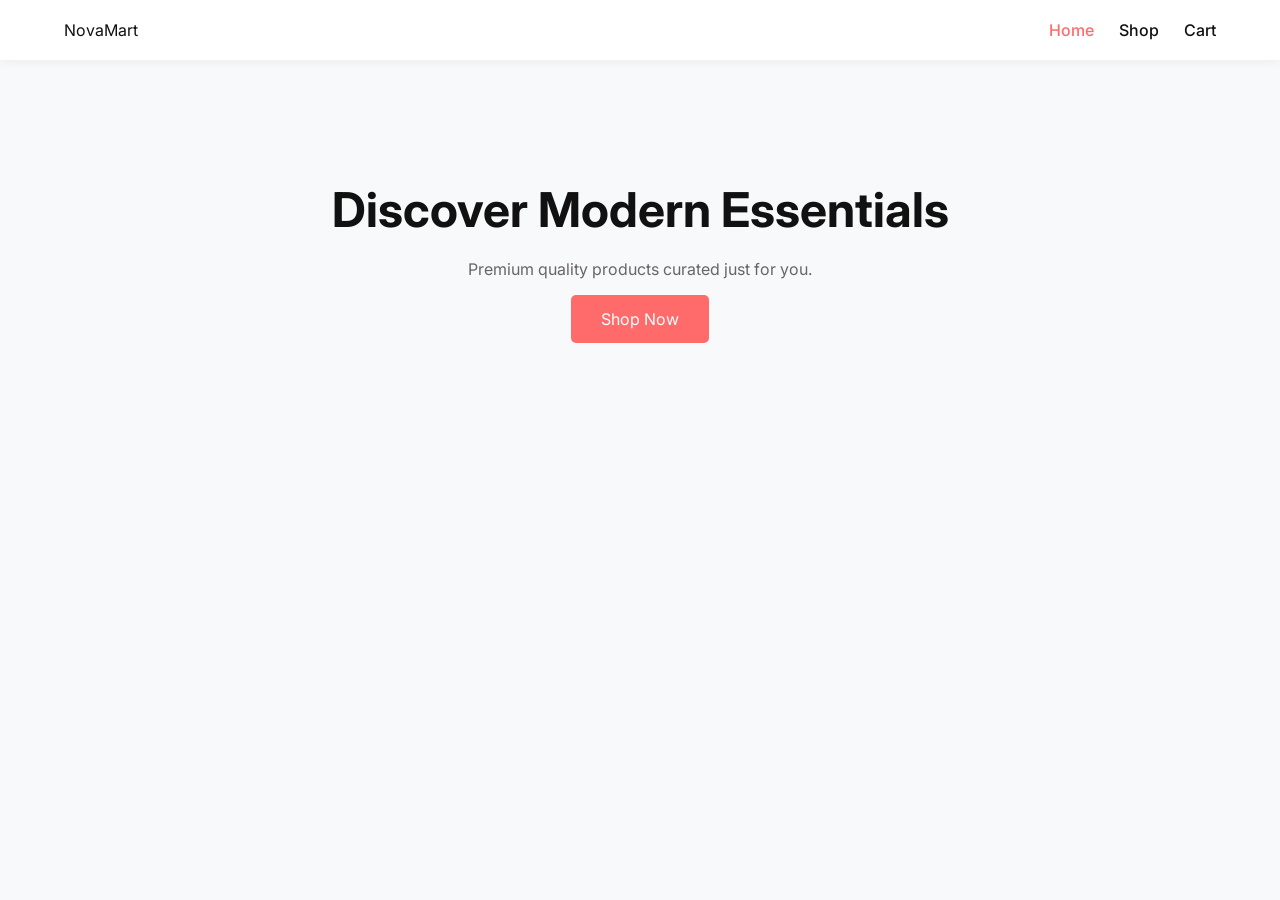
==== index.html @ 89088159 "Initial e-commerce project setup with base layout, navbar, hero section and CSS variables" ====
<!DOCTYPE html>
<html lang="en">
<head>
    <meta charset="UTF-8">
    <title>NovaMart | Modern Shopping</title>
    <meta name="viewport" content="width=device-width, initial-scale=1.0">

    <!-- Google Font -->
    <link href="https://fonts.googleapis.com/css2?family=Inter:wght@300;400;500;600&display=swap" rel="stylesheet">

    <!-- CSS -->
    <link rel="stylesheet" href="css/style.css">
</head>
<body>

<header class="header">
    <div class="container nav-container">
        <div class="logo">NovaMart</div>
        <nav>
            <ul class="nav-links">
                <li><a href="index.html" class="active">Home</a></li>
                <li><a href="shop.html">Shop</a></li>
                <li><a href="cart.html">Cart</a></li>
            </ul>
        </nav>
    </div>
</header>

<section class="hero">
    <div class="container">
        <h1>Discover Modern Essentials</h1>
        <p>Premium quality products curated just for you.</p>
        <a href="shop.html" class="btn">Shop Now</a>
    </div>
</section>

<script src="js/script.js"></script>
</body>
</html>
---- css/style.css ----
:root {
    --primary: #111;
    --accent: #ff6b6b;
    --bg: #f8f9fa;
    --white: #ffffff;
    --font: 'Inter', sans-serif;
}

* {
    margin: 0;
    padding: 0;
    box-sizing: border-box;
}

body {
    font-family: var(--font);
    background: var(--bg);
    color: var(--primary);
}

.container {
    width: 90%;
    max-width: 1200px;
    margin: auto;
}

.header {
    background: var(--white);
    padding: 20px 0;
    box-shadow: 0 2px 10px rgba(0,0,0,0.05);
}

.nav-container {
    display: flex;
    justify-content: space-between;
    align-items: center;
}

.nav-links {
    display: flex;
    gap: 25px;
    list-style: none;
}

.nav-links a {
    text-decoration: none;
    color: var(--primary);
    font-weight: 500;
}

.nav-links .active,
.nav-links a:hover {
    color: var(--accent);
}

.hero {
    padding: 120px 0;
    text-align: center;
}

.hero h1 {
    font-size: 48px;
    margin-bottom: 20px;
}

.hero p {
    margin-bottom: 30px;
    color: #666;
}

.btn {
    padding: 14px 30px;
    background: var(--accent);
    color: var(--white);
    text-decoration: none;
    border-radius: 5px;
    transition: 0.3s;
}

.btn:hover {
    opacity: 0.9;
}
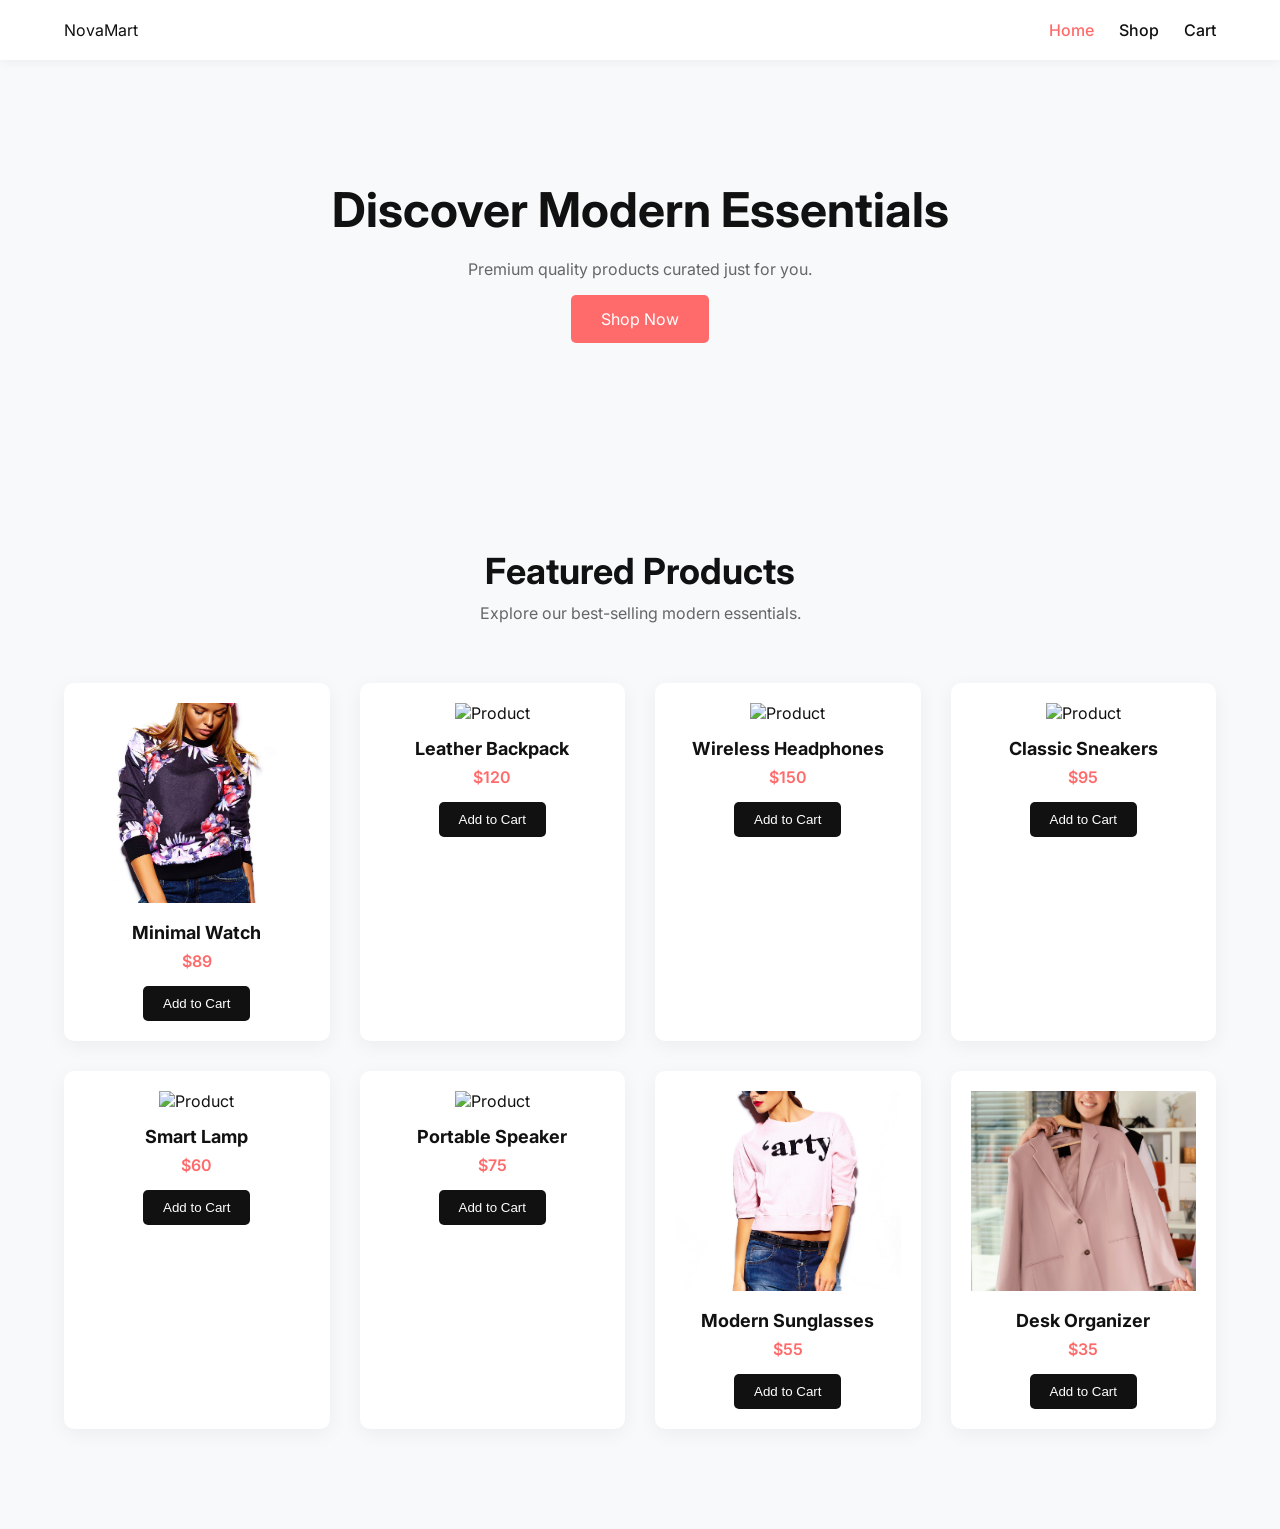
==== commit c4f7aa3e: "Added featured product grid layout with responsive card design" ====
--- a/index.html
+++ b/index.html
@@ -34,6 +34,76 @@
     </div>
 </section>
 
+<!-- Featured Products -->
+<section class="products">
+    <div class="container">
+        <div class="section-header">
+            <h2>Featured Products</h2>
+            <p>Explore our best-selling modern essentials.</p>
+        </div>
+
+        <div class="product-grid">
+
+            <div class="product-card">
+                <img src="images/product1.jpg" alt="Product">
+                <h3>Minimal Watch</h3>
+                <p class="price">$89</p>
+                <button class="add-to-cart">Add to Cart</button>
+            </div>
+
+            <div class="product-card">
+                <img src="images/product2.jpg" alt="Product">
+                <h3>Leather Backpack</h3>
+                <p class="price">$120</p>
+                <button class="add-to-cart">Add to Cart</button>
+            </div>
+
+            <div class="product-card">
+                <img src="images/product3.jpg" alt="Product">
+                <h3>Wireless Headphones</h3>
+                <p class="price">$150</p>
+                <button class="add-to-cart">Add to Cart</button>
+            </div>
+
+            <div class="product-card">
+                <img src="images/product4.jpg" alt="Product">
+                <h3>Classic Sneakers</h3>
+                <p class="price">$95</p>
+                <button class="add-to-cart">Add to Cart</button>
+            </div>
+
+            <div class="product-card">
+                <img src="images/product5.jpg" alt="Product">
+                <h3>Smart Lamp</h3>
+                <p class="price">$60</p>
+                <button class="add-to-cart">Add to Cart</button>
+            </div>
+
+            <div class="product-card">
+                <img src="images/product6.jpg" alt="Product">
+                <h3>Portable Speaker</h3>
+                <p class="price">$75</p>
+                <button class="add-to-cart">Add to Cart</button>
+            </div>
+
+            <div class="product-card">
+                <img src="images/product7.jpg" alt="Product">
+                <h3>Modern Sunglasses</h3>
+                <p class="price">$55</p>
+                <button class="add-to-cart">Add to Cart</button>
+            </div>
+
+            <div class="product-card">
+                <img src="images/product8.jpg" alt="Product">
+                <h3>Desk Organizer</h3>
+                <p class="price">$35</p>
+                <button class="add-to-cart">Add to Cart</button>
+            </div>
+
+        </div>
+    </div>
+</section>
+
 <script src="js/script.js"></script>
 </body>
 </html>
--- a/css/style.css
+++ b/css/style.css
@@ -79,4 +79,92 @@
 
 .btn:hover {
     opacity: 0.9;
+}
+
+
+/* ===========================
+   PRODUCTS SECTION
+=========================== */
+
+.products {
+    padding: 100px 0;
+}
+
+.section-header {
+    text-align: center;
+    margin-bottom: 60px;
+}
+
+.section-header h2 {
+    font-size: 36px;
+    margin-bottom: 10px;
+}
+
+.section-header p {
+    color: #666;
+}
+
+.product-grid {
+    display: grid;
+    grid-template-columns: repeat(4, 1fr);
+    gap: 30px;
+}
+
+.product-card {
+    background: var(--white);
+    padding: 20px;
+    text-align: center;
+    border-radius: 10px;
+    transition: 0.3s ease;
+    box-shadow: 0 5px 20px rgba(0,0,0,0.05);
+}
+
+.product-card img {
+    width: 100%;
+    height: 200px;
+    object-fit: cover;
+    margin-bottom: 15px;
+}
+
+.product-card h3 {
+    font-size: 18px;
+    margin-bottom: 8px;
+}
+
+.product-card .price {
+    font-weight: 600;
+    color: var(--accent);
+    margin-bottom: 15px;
+}
+
+.product-card button {
+    padding: 10px 20px;
+    background: var(--primary);
+    color: var(--white);
+    border: none;
+    border-radius: 5px;
+    cursor: pointer;
+    transition: 0.3s;
+}
+
+.product-card button:hover {
+    background: var(--accent);
+}
+
+.product-card:hover {
+    transform: translateY(-8px);
+    box-shadow: 0 15px 35px rgba(0,0,0,0.1);
+}
+
+
+@media (max-width: 1200px) {
+    .product-grid {
+        grid-template-columns: repeat(2, 1fr);
+    }
+}
+
+@media (max-width: 600px) {
+    .product-grid {
+        grid-template-columns: 1fr;
+    }
 }
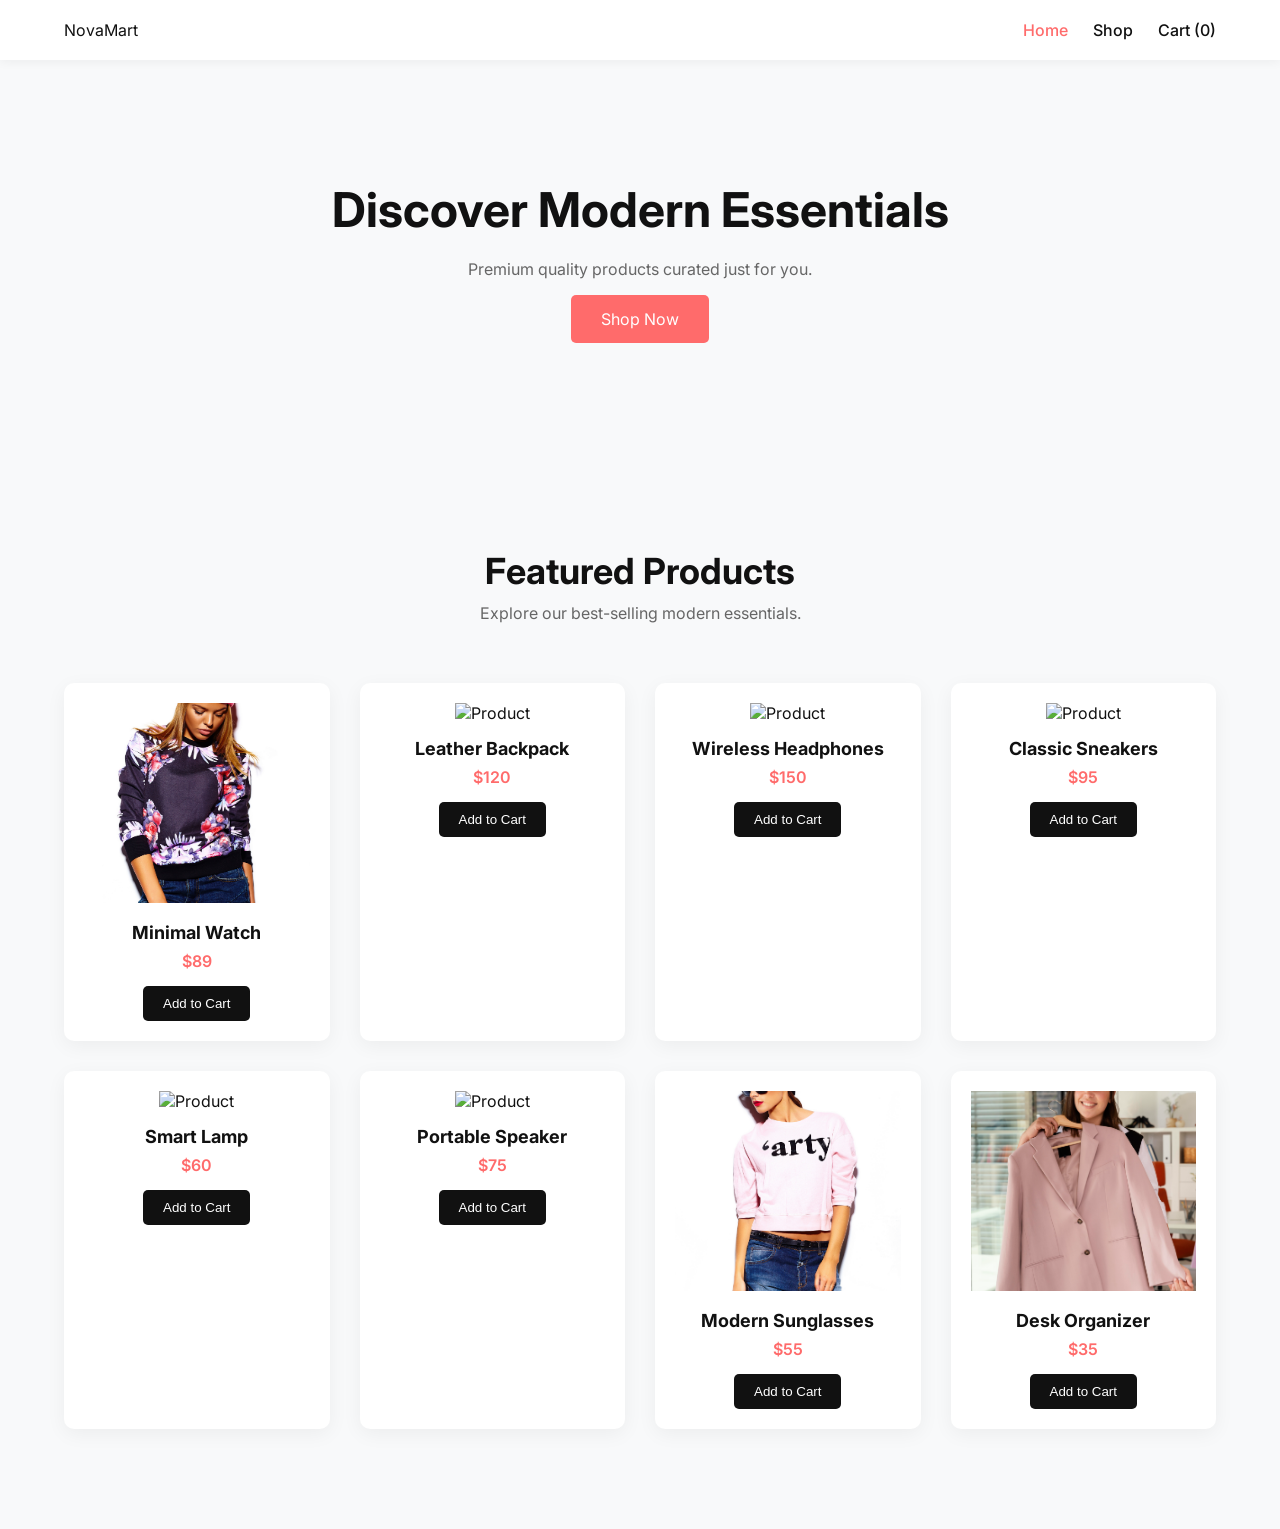
==== commit 03ec92a0: "Implemented cart logic with localStorage, dynamic cart count update, and quantity handling" ====
--- a/index.html
+++ b/index.html
@@ -20,7 +20,11 @@
             <ul class="nav-links">
                 <li><a href="index.html" class="active">Home</a></li>
                 <li><a href="shop.html">Shop</a></li>
-                <li><a href="cart.html">Cart</a></li>
+                <li>
+                    <a href="cart.html">
+                        Cart (<span id="cart-count">0</span>)
+                    </a>
+                </li>
             </ul>
         </nav>
     </div>
@@ -48,56 +52,72 @@
                 <img src="images/product1.jpg" alt="Product">
                 <h3>Minimal Watch</h3>
                 <p class="price">$89</p>
-                <button class="add-to-cart">Add to Cart</button>
+                <button class="add-to-cart" data-id="1" data-name="Minimal Watch" data-price="89">
+                    Add to Cart
+                </button>
             </div>
 
             <div class="product-card">
                 <img src="images/product2.jpg" alt="Product">
                 <h3>Leather Backpack</h3>
                 <p class="price">$120</p>
-                <button class="add-to-cart">Add to Cart</button>
+                <button class="add-to-cart" data-id="2" data-name="Leather Backpack" data-price="120">
+                    Add to Cart
+                </button>
             </div>
 
             <div class="product-card">
                 <img src="images/product3.jpg" alt="Product">
                 <h3>Wireless Headphones</h3>
                 <p class="price">$150</p>
-                <button class="add-to-cart">Add to Cart</button>
+                <button class="add-to-cart" data-id="3" data-name="Wireless Headphones" data-price="150">
+                    Add to Cart
+                </button>
             </div>
 
             <div class="product-card">
                 <img src="images/product4.jpg" alt="Product">
                 <h3>Classic Sneakers</h3>
                 <p class="price">$95</p>
-                <button class="add-to-cart">Add to Cart</button>
+                <button class="add-to-cart" data-id="4" data-name="Classic Sneakers" data-price="95">
+                    Add to Cart
+                </button>
             </div>
 
             <div class="product-card">
                 <img src="images/product5.jpg" alt="Product">
                 <h3>Smart Lamp</h3>
                 <p class="price">$60</p>
-                <button class="add-to-cart">Add to Cart</button>
+                <button class="add-to-cart" data-id="5" data-name="Smart Lamp" data-price="60">
+                    Add to Cart
+                </button>
             </div>
 
             <div class="product-card">
                 <img src="images/product6.jpg" alt="Product">
                 <h3>Portable Speaker</h3>
                 <p class="price">$75</p>
-                <button class="add-to-cart">Add to Cart</button>
+                <button class="add-to-cart" data-id="6" data-name="Portable Speaker" data-price="75">
+                    Add to Cart
+                </button>
             </div>
 
             <div class="product-card">
                 <img src="images/product7.jpg" alt="Product">
                 <h3>Modern Sunglasses</h3>
                 <p class="price">$55</p>
-                <button class="add-to-cart">Add to Cart</button>
+                <button class="add-to-cart" data-id="7" data-name="Modern Sunglasses" data-price="55">
+                    Add to Cart
+                </button>
             </div>
 
             <div class="product-card">
                 <img src="images/product8.jpg" alt="Product">
                 <h3>Desk Organizer</h3>
                 <p class="price">$35</p>
-                <button class="add-to-cart">Add to Cart</button>
+                <button class="add-to-cart" data-id="8" data-name="Desk Organizer" data-price="35">
+                    Add to Cart
+                </button>
             </div>
 
         </div>
